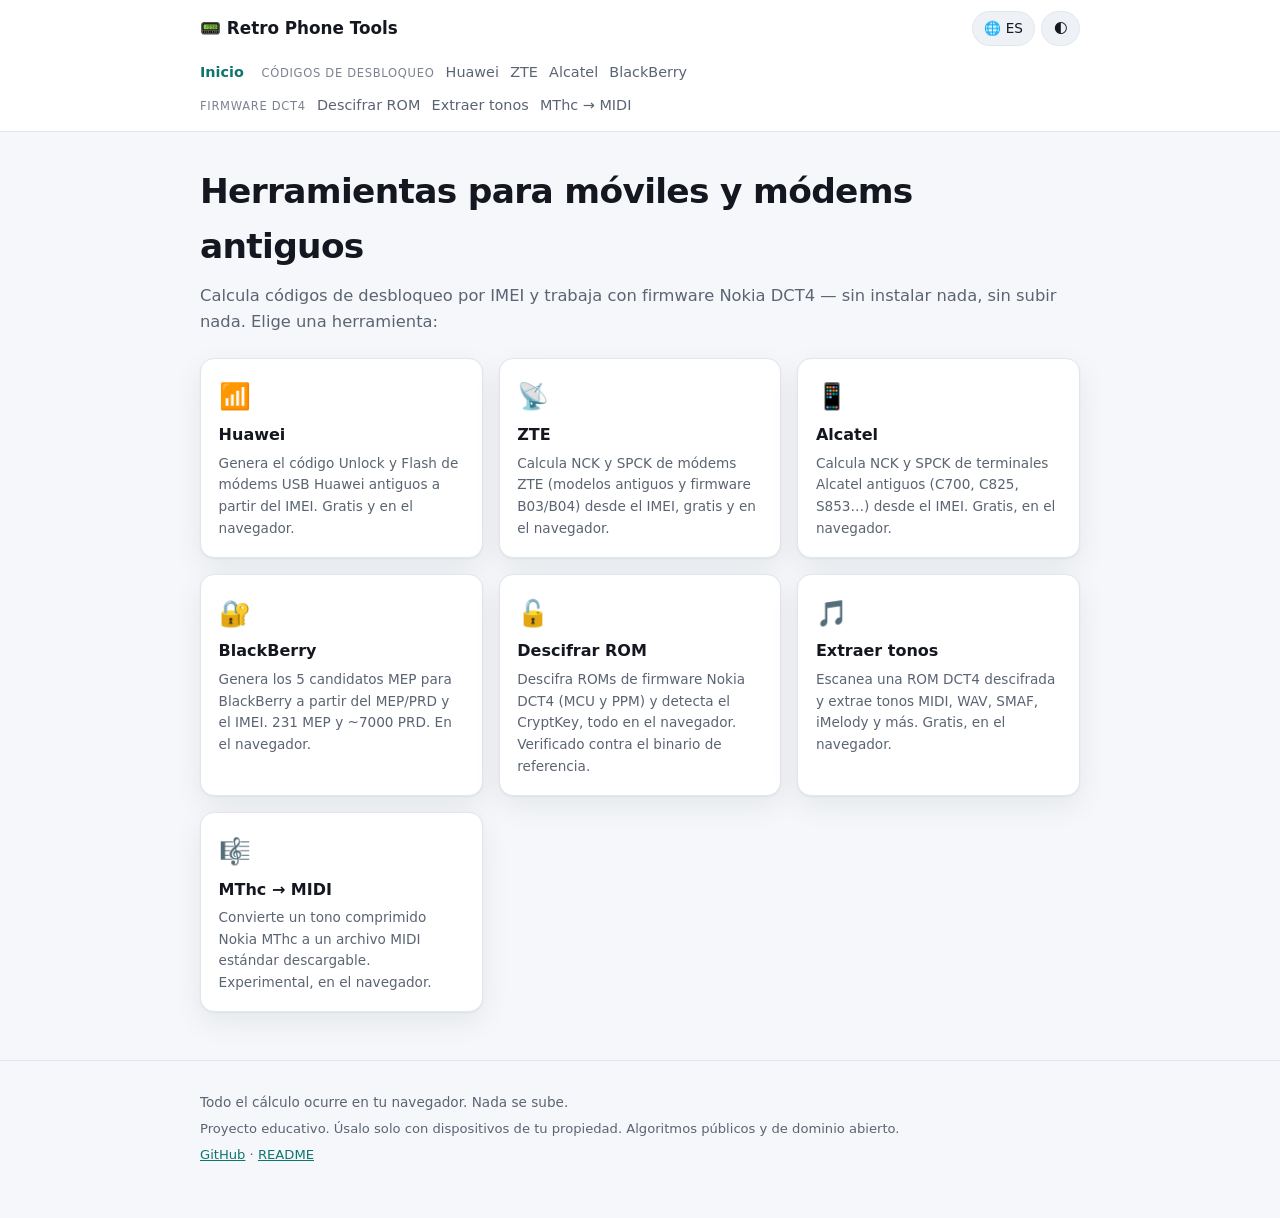
==== index.html @ 7a3f13db "Retro Phone Tools: combined multi-tool site (unlock calculators + DCT4 firmware) - Multi-page static" ====
<!doctype html>
<html lang="es" data-slug="home" data-title-key="p.home.title" data-desc-key="p.home.desc">
<head>
<meta charset="utf-8" />
<meta name="viewport" content="width=device-width, initial-scale=1" />
<title>Retro Phone Tools — desbloqueo y firmware de móviles antiguos · Retro Phone Tools</title>
<meta name="description" content="Calculadoras de código de desbloqueo (Huawei, ZTE, Alcatel, BlackBerry) y herramientas de firmware Nokia DCT4, gratis y 100% en el navegador." />
<meta name="keywords" content="unlock code, código de desbloqueo, Huawei, ZTE, Alcatel, BlackBerry, Nokia DCT4, IMEI, firmware, NCK, MEP" />
<link rel="canonical" href="https://robyrew.github.io/retro-phone-tools/" />
<meta name="color-scheme" content="light dark" />
<meta name="theme-color" content="#0f766e" />
<meta name="robots" content="index, follow, max-image-preview:large" />
<meta property="og:type" content="website" />
<meta property="og:site_name" content="Retro Phone Tools" />
<meta property="og:title" content="Retro Phone Tools — desbloqueo y firmware de móviles antiguos" />
<meta property="og:description" content="Calculadoras de código de desbloqueo (Huawei, ZTE, Alcatel, BlackBerry) y herramientas de firmware Nokia DCT4, gratis y 100% en el navegador." />
<meta property="og:url" content="https://robyrew.github.io/retro-phone-tools/" />
<meta property="og:image" content="https://robyrew.github.io/retro-phone-tools/assets/og.svg" />
<meta property="og:locale" content="es_ES" />
<meta property="og:locale:alternate" content="en_US" />
<meta name="twitter:card" content="summary_large_image" />
<meta name="twitter:title" content="Retro Phone Tools — desbloqueo y firmware de móviles antiguos" />
<meta name="twitter:description" content="Calculadoras de código de desbloqueo (Huawei, ZTE, Alcatel, BlackBerry) y herramientas de firmware Nokia DCT4, gratis y 100% en el navegador." />
<meta name="twitter:image" content="https://robyrew.github.io/retro-phone-tools/assets/og.svg" />
<link rel="icon" href="assets/favicon.svg" type="image/svg+xml" />
<link rel="stylesheet" href="css/style.css" />
<script>(function(){try{var t=localStorage.getItem('rpt-theme');if(!t)t=matchMedia('(prefers-color-scheme: dark)').matches?'dark':'light';document.documentElement.dataset.theme=t;var l=localStorage.getItem('rpt-lang');if(l)document.documentElement.lang=l;}catch(e){}})();</script>
<script type="application/ld+json">{"@context":"https://schema.org","@type":"WebSite","name":"Retro Phone Tools","url":"https://robyrew.github.io/retro-phone-tools","inLanguage":["es","en"],"description":"Calculadoras de código de desbloqueo (Huawei, ZTE, Alcatel, BlackBerry) y herramientas de firmware Nokia DCT4, gratis y 100% en el navegador."}</script>
<script type="application/ld+json">{"@context":"https://schema.org","@type":"ItemList","itemListElement":[{"@type":"ListItem","position":1,"name":"Calculadora de código de desbloqueo Huawei (módems USB)","url":"https://robyrew.github.io/retro-phone-tools/unlock/huawei/"},{"@type":"ListItem","position":2,"name":"Calculadora de código de desbloqueo ZTE (NCK / SPCK)","url":"https://robyrew.github.io/retro-phone-tools/unlock/zte/"},{"@type":"ListItem","position":3,"name":"Calculadora de código de desbloqueo Alcatel (NCK / SPCK)","url":"https://robyrew.github.io/retro-phone-tools/unlock/alcatel/"},{"@type":"ListItem","position":4,"name":"Calculadora de código de desbloqueo BlackBerry (MEP / PRD)","url":"https://robyrew.github.io/retro-phone-tools/unlock/blackberry/"},{"@type":"ListItem","position":5,"name":"Descifrar firmware Nokia DCT4 (MCU/PPM) online","url":"https://robyrew.github.io/retro-phone-tools/firmware/decrypt/"},{"@type":"ListItem","position":6,"name":"Extraer tonos y recursos de firmware Nokia DCT4","url":"https://robyrew.github.io/retro-phone-tools/firmware/extract/"},{"@type":"ListItem","position":7,"name":"Convertir tono Nokia MThc a MIDI estándar","url":"https://robyrew.github.io/retro-phone-tools/firmware/mthc/"}]}</script>
</head>
<body>
<a class="skip" href="#main">Saltar al contenido</a>
<header class="topbar">
  <div class="wrap bar">
    <a class="brand" href=""><span aria-hidden="true">📟</span> Retro Phone Tools</a>
    <div class="controls">
      <button id="lang-btn" class="chip" aria-label="Language">🌐 <span id="lang-cur">ES</span></button>
      <button id="theme-btn" class="chip" aria-label="Theme">🌓</button>
    </div>
  </div>
  <div class="wrap"><nav class="mainnav" aria-label="tools"><a href="" aria-current="page" class="active" data-i18n="nav.home">Inicio</a><div class="nav-group"><span class="nav-h" data-i18n="nav.unlock">Códigos de desbloqueo</span><a href="unlock/huawei/"  data-i18n="p.hw.nav">Huawei</a><a href="unlock/zte/"  data-i18n="p.zte.nav">ZTE</a><a href="unlock/alcatel/"  data-i18n="p.alc.nav">Alcatel</a><a href="unlock/blackberry/"  data-i18n="p.bb.nav">BlackBerry</a></div><div class="nav-group"><span class="nav-h" data-i18n="nav.firmware">Firmware DCT4</span><a href="firmware/decrypt/"  data-i18n="p.dec.nav">Descifrar ROM</a><a href="firmware/extract/"  data-i18n="p.ext.nav">Extraer tonos</a><a href="firmware/mthc/"  data-i18n="p.mthc.nav">MThc → MIDI</a></div></nav></div>
</header>
<main id="main" class="wrap">
<h1 data-i18n="p.home.h1">Herramientas para móviles y módems antiguos</h1><p class="lede" data-i18n="p.home.intro">Calcula códigos de desbloqueo por IMEI y trabaja con firmware Nokia DCT4 — sin instalar nada, sin subir nada. Elige una herramienta:</p><div class="tool-grid"><a class="tool-card" href="unlock/huawei/"><span class="ico" aria-hidden="true">📶</span><span class="tc-title" data-i18n="p.hw.nav">Huawei</span><span class="tc-desc" data-i18n="p.hw.desc">Genera el código Unlock y Flash de módems USB Huawei antiguos a partir del IMEI. Gratis y en el navegador.</span></a><a class="tool-card" href="unlock/zte/"><span class="ico" aria-hidden="true">📡</span><span class="tc-title" data-i18n="p.zte.nav">ZTE</span><span class="tc-desc" data-i18n="p.zte.desc">Calcula NCK y SPCK de módems ZTE (modelos antiguos y firmware B03/B04) desde el IMEI, gratis y en el navegador.</span></a><a class="tool-card" href="unlock/alcatel/"><span class="ico" aria-hidden="true">📱</span><span class="tc-title" data-i18n="p.alc.nav">Alcatel</span><span class="tc-desc" data-i18n="p.alc.desc">Calcula NCK y SPCK de terminales Alcatel antiguos (C700, C825, S853…) desde el IMEI. Gratis, en el navegador.</span></a><a class="tool-card" href="unlock/blackberry/"><span class="ico" aria-hidden="true">🔐</span><span class="tc-title" data-i18n="p.bb.nav">BlackBerry</span><span class="tc-desc" data-i18n="p.bb.desc">Genera los 5 candidatos MEP para BlackBerry a partir del MEP/PRD y el IMEI. 231 MEP y ~7000 PRD. En el navegador.</span></a><a class="tool-card" href="firmware/decrypt/"><span class="ico" aria-hidden="true">🔓</span><span class="tc-title" data-i18n="p.dec.nav">Descifrar ROM</span><span class="tc-desc" data-i18n="p.dec.desc">Descifra ROMs de firmware Nokia DCT4 (MCU y PPM) y detecta el CryptKey, todo en el navegador. Verificado contra el binario de referencia.</span></a><a class="tool-card" href="firmware/extract/"><span class="ico" aria-hidden="true">🎵</span><span class="tc-title" data-i18n="p.ext.nav">Extraer tonos</span><span class="tc-desc" data-i18n="p.ext.desc">Escanea una ROM DCT4 descifrada y extrae tonos MIDI, WAV, SMAF, iMelody y más. Gratis, en el navegador.</span></a><a class="tool-card" href="firmware/mthc/"><span class="ico" aria-hidden="true">🎼</span><span class="tc-title" data-i18n="p.mthc.nav">MThc → MIDI</span><span class="tc-desc" data-i18n="p.mthc.desc">Convierte un tono comprimido Nokia MThc a un archivo MIDI estándar descargable. Experimental, en el navegador.</span></a></div>
</main>
<footer class="site-footer"><div class="wrap">
  <p data-i18n="ui.privacy">Todo el cálculo ocurre en tu navegador. Nada se sube.</p>
  <p class="small" data-i18n="foot.disclaimer">Proyecto educativo. Úsalo solo con dispositivos de tu propiedad. Algoritmos públicos y de dominio abierto.</p>
  <p class="small"><a href="https://github.com/RobyRew/retro-phone-tools" rel="noopener">GitHub</a> · <a href="README.md">README</a></p>
</div></footer>
<script type="module" src="js/shell.js"></script>

</body>
</html>
---- css/style.css ----
:root {
  --bg: #f5f7fa; --surface: #ffffff; --surface-2: #eef1f6; --text: #14171f;
  --muted: #5b6472; --border: #e1e6ee; --accent: #0f766e; --accent-ink: #fff;
  --ok: #17915a; --err: #d1454b; --warn: #b7791f;
  --code-bg: #0f1222; --code-ink: #7ef0c0;
  --radius: 14px; --shadow: 0 1px 2px rgba(16,24,40,.05), 0 10px 30px rgba(16,24,40,.07);
  --font: system-ui, -apple-system, "Segoe UI", Roboto, Helvetica, Arial, sans-serif;
  --mono: ui-monospace, "SF Mono", "JetBrains Mono", Menlo, Consolas, monospace;
}
:root[data-theme="dark"] {
  --bg: #0b0d13; --surface: #12151d; --surface-2: #1a1e28; --text: #e8eaf0;
  --muted: #97a1b1; --border: #242a37; --accent: #2dd4bf; --accent-ink: #06120f;
  --ok: #4ade80; --err: #f87171; --warn: #f2c14e; --shadow: 0 1px 2px rgba(0,0,0,.3), 0 10px 30px rgba(0,0,0,.35);
}
* { box-sizing: border-box; }
[hidden] { display: none !important; }
html { scroll-behavior: smooth; }
body { margin: 0; font-family: var(--font); background: var(--bg); color: var(--text); line-height: 1.6; -webkit-font-smoothing: antialiased; }
.wrap { width: min(880px, 92vw); margin-inline: auto; }
a { color: var(--accent); }
h1 { font-size: clamp(1.5rem, 4vw, 2.15rem); letter-spacing: -.02em; margin: .2rem 0 .6rem; }
h2 { font-size: 1.15rem; margin: 0 0 .5rem; }
.lede { color: var(--muted); font-size: 1.02rem; margin: 0 0 1.4rem; }
.small { font-size: .82rem; }
.skip { position: absolute; left: -999px; }
.skip:focus { left: 1rem; top: .5rem; background: var(--accent); color: var(--accent-ink); padding: .5rem .8rem; border-radius: 8px; z-index: 10; }

/* header */
.topbar { background: color-mix(in srgb, var(--surface) 92%, transparent); border-bottom: 1px solid var(--border); position: sticky; top: 0; z-index: 5; backdrop-filter: saturate(160%) blur(8px); }
.bar { display: flex; align-items: center; justify-content: space-between; padding: .7rem 0; }
.brand { font-weight: 700; text-decoration: none; color: var(--text); font-size: 1.05rem; }
.controls { display: flex; gap: .4rem; }
.chip { font: inherit; cursor: pointer; background: var(--surface-2); border: 1px solid var(--border); color: var(--text); border-radius: 999px; padding: .35rem .7rem; font-size: .85rem; }
.chip:hover { border-color: var(--accent); }
.mainnav { display: flex; flex-wrap: wrap; gap: .3rem 1.1rem; padding: .1rem 0 .7rem; align-items: baseline; }
.mainnav > a, .nav-group a { text-decoration: none; color: var(--muted); font-size: .9rem; padding: .15rem 0; }
.mainnav > a:hover, .nav-group a:hover { color: var(--text); }
.mainnav a.active { color: var(--accent); font-weight: 600; }
.nav-group { display: inline-flex; flex-wrap: wrap; gap: .1rem .7rem; align-items: baseline; }
.nav-h { font-size: .72rem; text-transform: uppercase; letter-spacing: .06em; color: var(--muted); opacity: .8; }

main { padding: 1.8rem 0 3rem; }
.crumbs { font-size: .82rem; color: var(--muted); margin-bottom: .6rem; }
.crumbs a { color: var(--muted); }

/* home grid */
.tool-grid { display: grid; grid-template-columns: repeat(auto-fill, minmax(230px, 1fr)); gap: 1rem; }
.tool-card { display: flex; flex-direction: column; gap: .3rem; text-decoration: none; color: inherit; background: var(--surface); border: 1px solid var(--border); border-radius: var(--radius); padding: 1.1rem; box-shadow: var(--shadow); transition: transform .12s, border-color .12s; }
.tool-card:hover { transform: translateY(-2px); border-color: var(--accent); }
.tool-card .ico { font-size: 1.6rem; }
.tc-title { font-weight: 700; }
.tc-desc { font-size: .85rem; color: var(--muted); }

/* tool panel */
.panel { background: var(--surface); border: 1px solid var(--border); border-radius: var(--radius); padding: 1.3rem; box-shadow: var(--shadow); display: flex; flex-direction: column; gap: 1rem; align-items: flex-start; }
.field { display: flex; flex-direction: column; gap: .35rem; width: 100%; max-width: 360px; }
.field label { font-size: .8rem; font-weight: 600; color: var(--muted); }
.imei-row { display: flex; gap: .5rem; }
input, select { font: inherit; color: var(--text); background: var(--surface-2); border: 1px solid var(--border); border-radius: 10px; padding: .6rem .75rem; width: 100%; }
input:focus, select:focus { outline: none; border-color: var(--accent); box-shadow: 0 0 0 3px color-mix(in srgb, var(--accent) 25%, transparent); }
#imei { font-family: var(--mono); letter-spacing: .08em; }
input.key { font-family: var(--mono); max-width: 6rem; text-transform: uppercase; }
.status { font-size: .82rem; color: var(--muted); min-height: 1.1em; margin: .1rem 0 0; }
.status.ok { color: var(--ok); } .status.err { color: var(--err); }
.row { display: flex; flex-wrap: wrap; gap: .8rem 1.2rem; align-items: center; }
.inline { display: inline-flex; align-items: center; gap: .4rem; color: var(--muted); font-size: .9rem; }
button { font: inherit; cursor: pointer; border-radius: 10px; border: 1px solid transparent; }
button.ghost { background: transparent; border-color: var(--border); color: var(--text); padding: .6rem .9rem; }
button.ghost:hover { background: var(--surface-2); }
button.calc { background: var(--accent); color: var(--accent-ink); padding: .65rem 1.4rem; font-weight: 600; }
button.calc:hover:not(:disabled) { filter: brightness(1.08); }
button.calc:disabled { opacity: .5; cursor: not-allowed; }
.filepick { display: inline-flex; align-items: center; gap: .6rem; }

.results { width: 100%; display: grid; gap: .6rem; }
.result-card { display: flex; align-items: center; justify-content: space-between; gap: 1rem; background: var(--surface-2); border: 1px solid var(--border); border-radius: 10px; padding: .7rem .9rem; }
.result-card .label { font-size: .78rem; color: var(--muted); font-weight: 600; }
.result-card .value { font-family: var(--mono); font-size: 1.15rem; letter-spacing: .05em; word-break: break-all; }
.copy { background: var(--code-bg); color: var(--code-ink); border: none; padding: .45rem .7rem; font-size: .8rem; font-family: var(--mono); flex-shrink: 0; }
.summary { background: var(--surface-2); border: 1px solid var(--border); border-radius: 10px; padding: .8rem .9rem; font-size: .92rem; }
.summary b { font-family: var(--mono); }
.asset { display: flex; align-items: center; justify-content: space-between; gap: 1rem; background: var(--surface-2); border: 1px solid var(--border); border-radius: 10px; padding: .6rem .8rem; }
.asset .name { font-family: var(--mono); font-size: .95rem; word-break: break-all; }
.asset .sub { font-size: .78rem; color: var(--muted); }
.dl { background: var(--accent); color: var(--accent-ink); border: none; border-radius: 8px; padding: .45rem .8rem; font-size: .85rem; font-weight: 600; text-decoration: none; display: inline-block; }
.dl.ghost-dl { background: transparent; color: var(--text); border: 1px solid var(--border); }
.err-box { background: color-mix(in srgb, var(--warn) 16%, var(--surface)); border: 1px solid color-mix(in srgb, var(--warn) 45%, transparent); border-radius: 10px; padding: .7rem .9rem; font-size: .9rem; }

.howto { margin-top: 1.6rem; color: var(--muted); font-size: .92rem; }
.howto h2 { color: var(--text); }
.related { margin-top: 1.6rem; border-top: 1px solid var(--border); padding-top: 1rem; }
.rel-links { display: flex; flex-wrap: wrap; gap: .5rem; }
.rel-links a { text-decoration: none; background: var(--surface-2); border: 1px solid var(--border); border-radius: 999px; padding: .35rem .8rem; font-size: .85rem; color: var(--text); }
.rel-links a:hover { border-color: var(--accent); }

.site-footer { border-top: 1px solid var(--border); padding: 1.6rem 0 3rem; color: var(--muted); font-size: .85rem; }
.site-footer p { margin: .3rem 0; }
@media (max-width: 480px) { .result-card, .asset { flex-wrap: wrap; } .field { max-width: none; } }
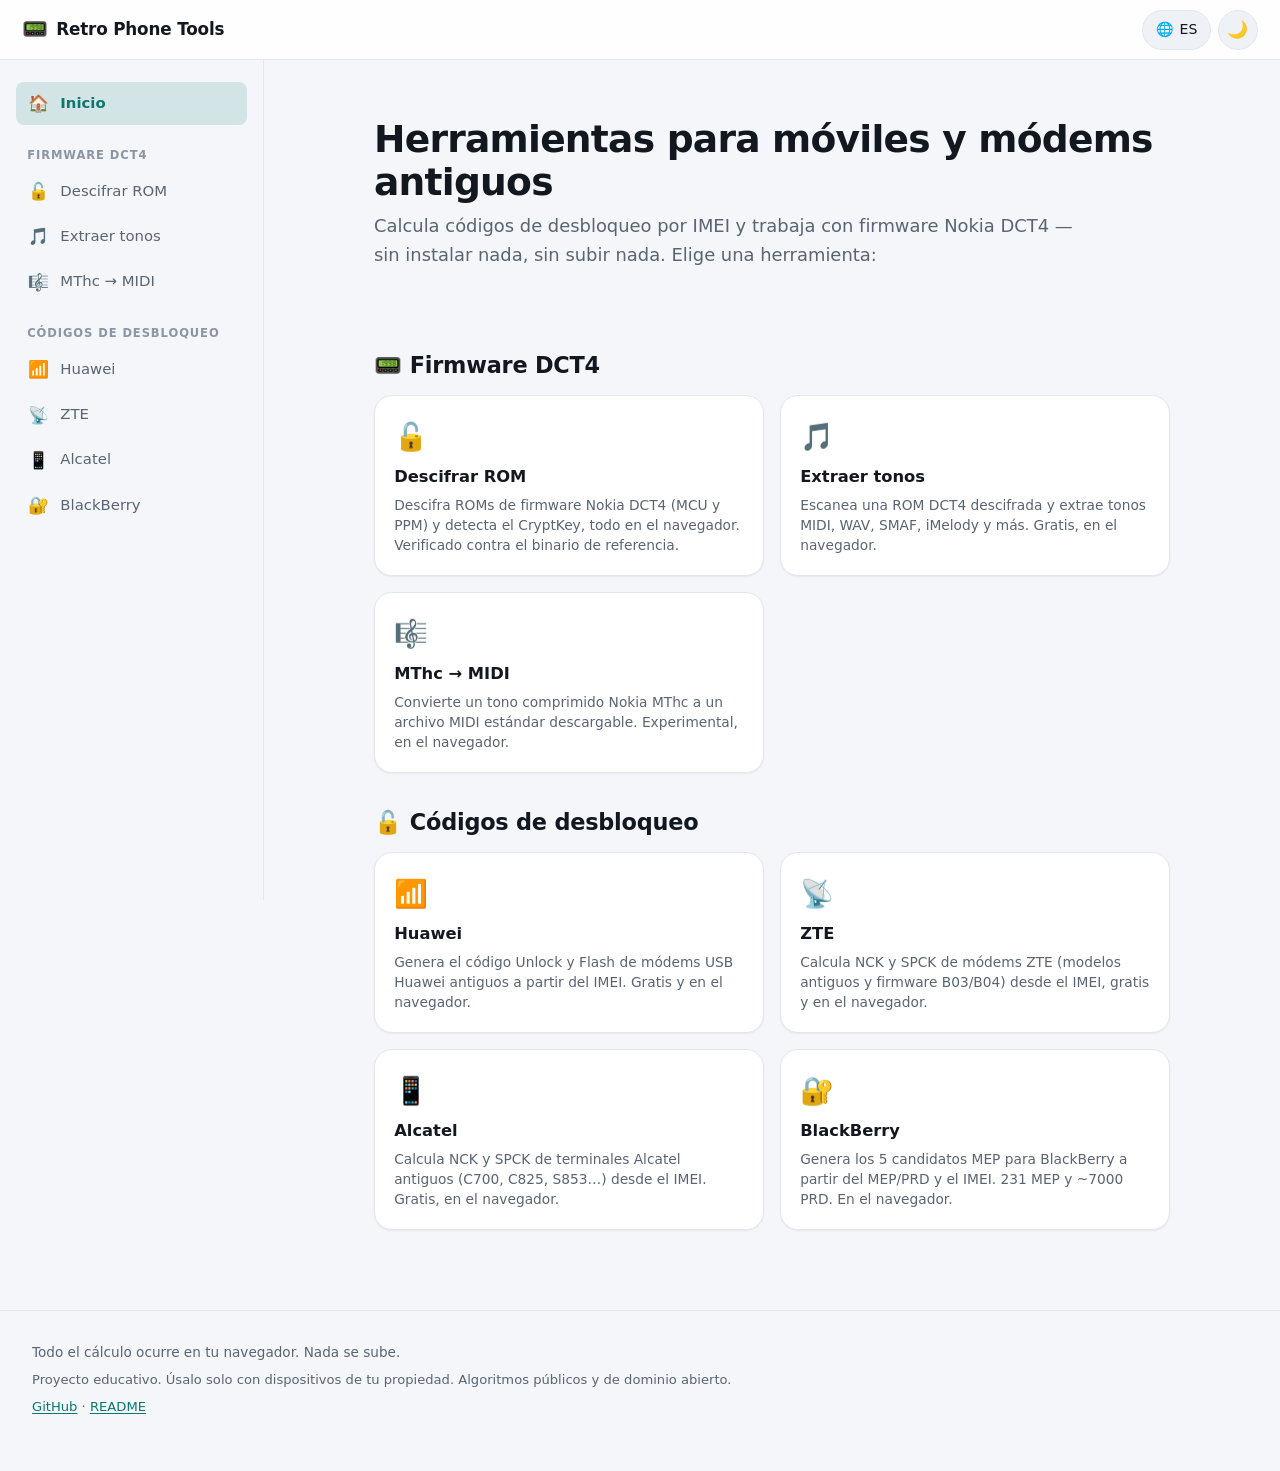
==== commit a31646a6: "Responsive UI/UX redesign: app-shell with sidebar + mobile drawer - Sticky app bar; left sidebar rai" ====
--- a/index.html
+++ b/index.html
@@ -30,20 +30,22 @@
 </head>
 <body>
 <a class="skip" href="#main">Saltar al contenido</a>
-<header class="topbar">
-  <div class="wrap bar">
-    <a class="brand" href=""><span aria-hidden="true">📟</span> Retro Phone Tools</a>
-    <div class="controls">
-      <button id="lang-btn" class="chip" aria-label="Language">🌐 <span id="lang-cur">ES</span></button>
-      <button id="theme-btn" class="chip" aria-label="Theme">🌓</button>
-    </div>
+<header class="appbar">
+  <button class="menu-toggle" id="menu-toggle" aria-label="Menu" aria-expanded="false" aria-controls="sidebar"><span></span><span></span><span></span></button>
+  <a class="brand" href=""><span class="logo" aria-hidden="true">📟</span> <span class="brand-t">Retro Phone Tools</span></a>
+  <div class="controls">
+    <button id="lang-btn" class="chip" aria-label="Language">🌐 <span id="lang-cur">ES</span></button>
+    <button id="theme-btn" class="chip icon-btn" aria-label="Theme"></button>
   </div>
-  <div class="wrap"><nav class="mainnav" aria-label="tools"><a href="" aria-current="page" class="active" data-i18n="nav.home">Inicio</a><div class="nav-group"><span class="nav-h" data-i18n="nav.unlock">Códigos de desbloqueo</span><a href="unlock/huawei/"  data-i18n="p.hw.nav">Huawei</a><a href="unlock/zte/"  data-i18n="p.zte.nav">ZTE</a><a href="unlock/alcatel/"  data-i18n="p.alc.nav">Alcatel</a><a href="unlock/blackberry/"  data-i18n="p.bb.nav">BlackBerry</a></div><div class="nav-group"><span class="nav-h" data-i18n="nav.firmware">Firmware DCT4</span><a href="firmware/decrypt/"  data-i18n="p.dec.nav">Descifrar ROM</a><a href="firmware/extract/"  data-i18n="p.ext.nav">Extraer tonos</a><a href="firmware/mthc/"  data-i18n="p.mthc.nav">MThc → MIDI</a></div></nav></div>
 </header>
-<main id="main" class="wrap">
-<h1 data-i18n="p.home.h1">Herramientas para móviles y módems antiguos</h1><p class="lede" data-i18n="p.home.intro">Calcula códigos de desbloqueo por IMEI y trabaja con firmware Nokia DCT4 — sin instalar nada, sin subir nada. Elige una herramienta:</p><div class="tool-grid"><a class="tool-card" href="unlock/huawei/"><span class="ico" aria-hidden="true">📶</span><span class="tc-title" data-i18n="p.hw.nav">Huawei</span><span class="tc-desc" data-i18n="p.hw.desc">Genera el código Unlock y Flash de módems USB Huawei antiguos a partir del IMEI. Gratis y en el navegador.</span></a><a class="tool-card" href="unlock/zte/"><span class="ico" aria-hidden="true">📡</span><span class="tc-title" data-i18n="p.zte.nav">ZTE</span><span class="tc-desc" data-i18n="p.zte.desc">Calcula NCK y SPCK de módems ZTE (modelos antiguos y firmware B03/B04) desde el IMEI, gratis y en el navegador.</span></a><a class="tool-card" href="unlock/alcatel/"><span class="ico" aria-hidden="true">📱</span><span class="tc-title" data-i18n="p.alc.nav">Alcatel</span><span class="tc-desc" data-i18n="p.alc.desc">Calcula NCK y SPCK de terminales Alcatel antiguos (C700, C825, S853…) desde el IMEI. Gratis, en el navegador.</span></a><a class="tool-card" href="unlock/blackberry/"><span class="ico" aria-hidden="true">🔐</span><span class="tc-title" data-i18n="p.bb.nav">BlackBerry</span><span class="tc-desc" data-i18n="p.bb.desc">Genera los 5 candidatos MEP para BlackBerry a partir del MEP/PRD y el IMEI. 231 MEP y ~7000 PRD. En el navegador.</span></a><a class="tool-card" href="firmware/decrypt/"><span class="ico" aria-hidden="true">🔓</span><span class="tc-title" data-i18n="p.dec.nav">Descifrar ROM</span><span class="tc-desc" data-i18n="p.dec.desc">Descifra ROMs de firmware Nokia DCT4 (MCU y PPM) y detecta el CryptKey, todo en el navegador. Verificado contra el binario de referencia.</span></a><a class="tool-card" href="firmware/extract/"><span class="ico" aria-hidden="true">🎵</span><span class="tc-title" data-i18n="p.ext.nav">Extraer tonos</span><span class="tc-desc" data-i18n="p.ext.desc">Escanea una ROM DCT4 descifrada y extrae tonos MIDI, WAV, SMAF, iMelody y más. Gratis, en el navegador.</span></a><a class="tool-card" href="firmware/mthc/"><span class="ico" aria-hidden="true">🎼</span><span class="tc-title" data-i18n="p.mthc.nav">MThc → MIDI</span><span class="tc-desc" data-i18n="p.mthc.desc">Convierte un tono comprimido Nokia MThc a un archivo MIDI estándar descargable. Experimental, en el navegador.</span></a></div>
-</main>
-<footer class="site-footer"><div class="wrap">
+<div class="backdrop" id="backdrop" hidden></div>
+<div class="layout">
+  <aside class="sidebar" id="sidebar"><nav class="sidebar-nav" aria-label="tools"><a href="" aria-current="page" class="active"><span class="ni" aria-hidden="true">🏠</span><span data-i18n="nav.home">Inicio</span></a><div class="nav-group"><span class="nav-h" data-i18n="nav.firmware">Firmware DCT4</span><a href="firmware/decrypt/"><span class="ni" aria-hidden="true">🔓</span><span data-i18n="p.dec.nav">Descifrar ROM</span></a><a href="firmware/extract/"><span class="ni" aria-hidden="true">🎵</span><span data-i18n="p.ext.nav">Extraer tonos</span></a><a href="firmware/mthc/"><span class="ni" aria-hidden="true">🎼</span><span data-i18n="p.mthc.nav">MThc → MIDI</span></a></div><div class="nav-group"><span class="nav-h" data-i18n="nav.unlock">Códigos de desbloqueo</span><a href="unlock/huawei/"><span class="ni" aria-hidden="true">📶</span><span data-i18n="p.hw.nav">Huawei</span></a><a href="unlock/zte/"><span class="ni" aria-hidden="true">📡</span><span data-i18n="p.zte.nav">ZTE</span></a><a href="unlock/alcatel/"><span class="ni" aria-hidden="true">📱</span><span data-i18n="p.alc.nav">Alcatel</span></a><a href="unlock/blackberry/"><span class="ni" aria-hidden="true">🔐</span><span data-i18n="p.bb.nav">BlackBerry</span></a></div></nav></aside>
+  <main id="main" class="content">
+<section class="hero"><h1 data-i18n="p.home.h1">Herramientas para móviles y módems antiguos</h1><p class="lede" data-i18n="p.home.intro">Calcula códigos de desbloqueo por IMEI y trabaja con firmware Nokia DCT4 — sin instalar nada, sin subir nada. Elige una herramienta:</p></section><section class="home-group"><h2><span aria-hidden="true">📟</span> <span data-i18n="nav.firmware">Firmware DCT4</span></h2><div class="tool-grid"><a class="tool-card" href="firmware/decrypt/"><span class="ico" aria-hidden="true">🔓</span><span class="tc-title" data-i18n="p.dec.nav">Descifrar ROM</span><span class="tc-desc" data-i18n="p.dec.desc">Descifra ROMs de firmware Nokia DCT4 (MCU y PPM) y detecta el CryptKey, todo en el navegador. Verificado contra el binario de referencia.</span></a><a class="tool-card" href="firmware/extract/"><span class="ico" aria-hidden="true">🎵</span><span class="tc-title" data-i18n="p.ext.nav">Extraer tonos</span><span class="tc-desc" data-i18n="p.ext.desc">Escanea una ROM DCT4 descifrada y extrae tonos MIDI, WAV, SMAF, iMelody y más. Gratis, en el navegador.</span></a><a class="tool-card" href="firmware/mthc/"><span class="ico" aria-hidden="true">🎼</span><span class="tc-title" data-i18n="p.mthc.nav">MThc → MIDI</span><span class="tc-desc" data-i18n="p.mthc.desc">Convierte un tono comprimido Nokia MThc a un archivo MIDI estándar descargable. Experimental, en el navegador.</span></a></div></section><section class="home-group"><h2><span aria-hidden="true">🔓</span> <span data-i18n="nav.unlock">Códigos de desbloqueo</span></h2><div class="tool-grid"><a class="tool-card" href="unlock/huawei/"><span class="ico" aria-hidden="true">📶</span><span class="tc-title" data-i18n="p.hw.nav">Huawei</span><span class="tc-desc" data-i18n="p.hw.desc">Genera el código Unlock y Flash de módems USB Huawei antiguos a partir del IMEI. Gratis y en el navegador.</span></a><a class="tool-card" href="unlock/zte/"><span class="ico" aria-hidden="true">📡</span><span class="tc-title" data-i18n="p.zte.nav">ZTE</span><span class="tc-desc" data-i18n="p.zte.desc">Calcula NCK y SPCK de módems ZTE (modelos antiguos y firmware B03/B04) desde el IMEI, gratis y en el navegador.</span></a><a class="tool-card" href="unlock/alcatel/"><span class="ico" aria-hidden="true">📱</span><span class="tc-title" data-i18n="p.alc.nav">Alcatel</span><span class="tc-desc" data-i18n="p.alc.desc">Calcula NCK y SPCK de terminales Alcatel antiguos (C700, C825, S853…) desde el IMEI. Gratis, en el navegador.</span></a><a class="tool-card" href="unlock/blackberry/"><span class="ico" aria-hidden="true">🔐</span><span class="tc-title" data-i18n="p.bb.nav">BlackBerry</span><span class="tc-desc" data-i18n="p.bb.desc">Genera los 5 candidatos MEP para BlackBerry a partir del MEP/PRD y el IMEI. 231 MEP y ~7000 PRD. En el navegador.</span></a></div></section>
+  </main>
+</div>
+<footer class="site-footer"><div class="footer-inner">
   <p data-i18n="ui.privacy">Todo el cálculo ocurre en tu navegador. Nada se sube.</p>
   <p class="small" data-i18n="foot.disclaimer">Proyecto educativo. Úsalo solo con dispositivos de tu propiedad. Algoritmos públicos y de dominio abierto.</p>
   <p class="small"><a href="https://github.com/RobyRew/retro-phone-tools" rel="noopener">GitHub</a> · <a href="README.md">README</a></p>
--- a/css/style.css
+++ b/css/style.css
@@ -1,98 +1,195 @@
+/* ===== Retro Phone Tools — design system ===== */
 :root {
-  --bg: #f5f7fa; --surface: #ffffff; --surface-2: #eef1f6; --text: #14171f;
-  --muted: #5b6472; --border: #e1e6ee; --accent: #0f766e; --accent-ink: #fff;
+  --bg: #f4f6fa; --surface: #ffffff; --surface-2: #eef1f6; --surface-3: #e6eaf1;
+  --text: #131720; --muted: #5a6472; --faint: #8b95a5; --border: #e2e6ee;
+  --accent: #0d766e; --accent-2: #0a9d8f; --accent-ink: #ffffff;
   --ok: #17915a; --err: #d1454b; --warn: #b7791f;
   --code-bg: #0f1222; --code-ink: #7ef0c0;
-  --radius: 14px; --shadow: 0 1px 2px rgba(16,24,40,.05), 0 10px 30px rgba(16,24,40,.07);
+  --r-sm: 8px; --r: 12px; --r-lg: 18px;
+  --shadow-sm: 0 1px 2px rgba(16,24,40,.06);
+  --shadow: 0 4px 14px rgba(16,24,40,.08), 0 1px 3px rgba(16,24,40,.05);
+  --shadow-lg: 0 12px 34px rgba(16,24,40,.14);
+  --appbar-h: 60px; --sidebar-w: 264px; --content-max: 860px; --layout-max: 1280px;
   --font: system-ui, -apple-system, "Segoe UI", Roboto, Helvetica, Arial, sans-serif;
   --mono: ui-monospace, "SF Mono", "JetBrains Mono", Menlo, Consolas, monospace;
 }
 :root[data-theme="dark"] {
-  --bg: #0b0d13; --surface: #12151d; --surface-2: #1a1e28; --text: #e8eaf0;
-  --muted: #97a1b1; --border: #242a37; --accent: #2dd4bf; --accent-ink: #06120f;
-  --ok: #4ade80; --err: #f87171; --warn: #f2c14e; --shadow: 0 1px 2px rgba(0,0,0,.3), 0 10px 30px rgba(0,0,0,.35);
+  --bg: #0a0c12; --surface: #12151d; --surface-2: #191d27; --surface-3: #212633;
+  --text: #e8eaf0; --muted: #9aa3b2; --faint: #6b7484; --border: #262b38;
+  --accent: #2dd4bf; --accent-2: #34e0cb; --accent-ink: #05120f;
+  --ok: #4ade80; --err: #f87171; --warn: #f2c14e;
+  --shadow-sm: 0 1px 2px rgba(0,0,0,.4);
+  --shadow: 0 6px 20px rgba(0,0,0,.4); --shadow-lg: 0 16px 40px rgba(0,0,0,.5);
 }
 * { box-sizing: border-box; }
 [hidden] { display: none !important; }
-html { scroll-behavior: smooth; }
-body { margin: 0; font-family: var(--font); background: var(--bg); color: var(--text); line-height: 1.6; -webkit-font-smoothing: antialiased; }
-.wrap { width: min(880px, 92vw); margin-inline: auto; }
-a { color: var(--accent); }
-h1 { font-size: clamp(1.5rem, 4vw, 2.15rem); letter-spacing: -.02em; margin: .2rem 0 .6rem; }
-h2 { font-size: 1.15rem; margin: 0 0 .5rem; }
-.lede { color: var(--muted); font-size: 1.02rem; margin: 0 0 1.4rem; }
+html { scroll-behavior: smooth; -webkit-text-size-adjust: 100%; }
+body {
+  margin: 0; font-family: var(--font); background: var(--bg); color: var(--text);
+  line-height: 1.6; -webkit-font-smoothing: antialiased; overflow-x: hidden;
+}
+a { color: var(--accent); text-underline-offset: 2px; }
+h1 { font-size: clamp(1.55rem, 1.1rem + 2.2vw, 2.35rem); line-height: 1.15; letter-spacing: -.02em; margin: 0 0 .5rem; }
+h2 { font-size: clamp(1.15rem, 1rem + .6vw, 1.4rem); letter-spacing: -.01em; margin: 0 0 .7rem; }
+.lede { color: var(--muted); font-size: clamp(1rem, .95rem + .3vw, 1.12rem); margin: 0 0 1.5rem; max-width: 62ch; }
 .small { font-size: .82rem; }
-.skip { position: absolute; left: -999px; }
-.skip:focus { left: 1rem; top: .5rem; background: var(--accent); color: var(--accent-ink); padding: .5rem .8rem; border-radius: 8px; z-index: 10; }
 
-/* header */
-.topbar { background: color-mix(in srgb, var(--surface) 92%, transparent); border-bottom: 1px solid var(--border); position: sticky; top: 0; z-index: 5; backdrop-filter: saturate(160%) blur(8px); }
-.bar { display: flex; align-items: center; justify-content: space-between; padding: .7rem 0; }
-.brand { font-weight: 700; text-decoration: none; color: var(--text); font-size: 1.05rem; }
-.controls { display: flex; gap: .4rem; }
-.chip { font: inherit; cursor: pointer; background: var(--surface-2); border: 1px solid var(--border); color: var(--text); border-radius: 999px; padding: .35rem .7rem; font-size: .85rem; }
+.skip { position: absolute; left: -999px; top: 0; }
+.skip:focus { left: 12px; top: 10px; z-index: 60; background: var(--accent); color: var(--accent-ink); padding: .5rem .9rem; border-radius: var(--r-sm); }
+:focus-visible { outline: 2px solid var(--accent); outline-offset: 2px; border-radius: 4px; }
+
+/* ===== app bar ===== */
+.appbar {
+  position: sticky; top: 0; z-index: 40; height: var(--appbar-h);
+  display: flex; align-items: center; gap: .6rem;
+  padding: 0 clamp(.8rem, 2vw, 1.4rem);
+  background: color-mix(in srgb, var(--surface) 88%, transparent);
+  backdrop-filter: saturate(180%) blur(10px); -webkit-backdrop-filter: saturate(180%) blur(10px);
+  border-bottom: 1px solid var(--border);
+}
+.brand { display: inline-flex; align-items: center; gap: .5rem; font-weight: 800; letter-spacing: -.01em; color: var(--text); text-decoration: none; font-size: 1.05rem; }
+.brand .logo { font-size: 1.3rem; line-height: 1; }
+.appbar .controls { margin-left: auto; display: flex; gap: .4rem; }
+.chip {
+  font: inherit; cursor: pointer; display: inline-flex; align-items: center; gap: .35rem;
+  min-height: 40px; padding: 0 .8rem; border-radius: 999px;
+  background: var(--surface-2); border: 1px solid var(--border); color: var(--text); font-size: .88rem;
+  transition: border-color .15s, background .15s;
+}
 .chip:hover { border-color: var(--accent); }
-.mainnav { display: flex; flex-wrap: wrap; gap: .3rem 1.1rem; padding: .1rem 0 .7rem; align-items: baseline; }
-.mainnav > a, .nav-group a { text-decoration: none; color: var(--muted); font-size: .9rem; padding: .15rem 0; }
-.mainnav > a:hover, .nav-group a:hover { color: var(--text); }
-.mainnav a.active { color: var(--accent); font-weight: 600; }
-.nav-group { display: inline-flex; flex-wrap: wrap; gap: .1rem .7rem; align-items: baseline; }
-.nav-h { font-size: .72rem; text-transform: uppercase; letter-spacing: .06em; color: var(--muted); opacity: .8; }
+.icon-btn { padding: 0; width: 40px; justify-content: center; font-size: 1.05rem; }
+#theme-btn::before { content: "🌙"; }
+:root[data-theme="dark"] #theme-btn::before { content: "☀️"; }
 
-main { padding: 1.8rem 0 3rem; }
-.crumbs { font-size: .82rem; color: var(--muted); margin-bottom: .6rem; }
-.crumbs a { color: var(--muted); }
+/* hamburger */
+.menu-toggle {
+  display: none; width: 42px; height: 42px; flex-direction: column; justify-content: center;
+  gap: 5px; background: var(--surface-2); border: 1px solid var(--border); border-radius: var(--r-sm); cursor: pointer;
+}
+.menu-toggle span { display: block; height: 2px; width: 20px; margin: 0 auto; background: var(--text); border-radius: 2px; transition: transform .25s, opacity .2s; }
+body.menu-open .menu-toggle span:nth-child(1) { transform: translateY(7px) rotate(45deg); }
+body.menu-open .menu-toggle span:nth-child(2) { opacity: 0; }
+body.menu-open .menu-toggle span:nth-child(3) { transform: translateY(-7px) rotate(-45deg); }
 
-/* home grid */
-.tool-grid { display: grid; grid-template-columns: repeat(auto-fill, minmax(230px, 1fr)); gap: 1rem; }
-.tool-card { display: flex; flex-direction: column; gap: .3rem; text-decoration: none; color: inherit; background: var(--surface); border: 1px solid var(--border); border-radius: var(--radius); padding: 1.1rem; box-shadow: var(--shadow); transition: transform .12s, border-color .12s; }
-.tool-card:hover { transform: translateY(-2px); border-color: var(--accent); }
-.tool-card .ico { font-size: 1.6rem; }
-.tc-title { font-weight: 700; }
-.tc-desc { font-size: .85rem; color: var(--muted); }
+/* ===== layout ===== */
+.layout { max-width: var(--layout-max); margin-inline: auto; display: grid; grid-template-columns: var(--sidebar-w) minmax(0, 1fr); }
+.sidebar {
+  position: sticky; top: var(--appbar-h); align-self: start;
+  height: calc(100dvh - var(--appbar-h)); overflow-y: auto;
+  padding: 1.4rem 1rem; border-right: 1px solid var(--border);
+}
+.sidebar-nav { display: flex; flex-direction: column; gap: 1.3rem; }
+.sidebar-nav > a, .nav-group a {
+  display: flex; align-items: center; gap: .6rem; text-decoration: none; color: var(--muted);
+  padding: .5rem .7rem; border-radius: var(--r-sm); font-size: .93rem; font-weight: 500;
+}
+.sidebar-nav > a:hover, .nav-group a:hover { background: var(--surface-2); color: var(--text); }
+.sidebar-nav a.active { background: color-mix(in srgb, var(--accent) 14%, transparent); color: var(--accent); font-weight: 650; }
+.nav-group { display: flex; flex-direction: column; gap: .15rem; }
+.nav-h { font-size: .72rem; text-transform: uppercase; letter-spacing: .08em; color: var(--faint); padding: 0 .7rem .2rem; font-weight: 700; }
+.ni { font-size: 1.05rem; width: 1.4em; text-align: center; }
 
-/* tool panel */
-.panel { background: var(--surface); border: 1px solid var(--border); border-radius: var(--radius); padding: 1.3rem; box-shadow: var(--shadow); display: flex; flex-direction: column; gap: 1rem; align-items: flex-start; }
-.field { display: flex; flex-direction: column; gap: .35rem; width: 100%; max-width: 360px; }
-.field label { font-size: .8rem; font-weight: 600; color: var(--muted); }
-.imei-row { display: flex; gap: .5rem; }
-input, select { font: inherit; color: var(--text); background: var(--surface-2); border: 1px solid var(--border); border-radius: 10px; padding: .6rem .75rem; width: 100%; }
-input:focus, select:focus { outline: none; border-color: var(--accent); box-shadow: 0 0 0 3px color-mix(in srgb, var(--accent) 25%, transparent); }
-#imei { font-family: var(--mono); letter-spacing: .08em; }
-input.key { font-family: var(--mono); max-width: 6rem; text-transform: uppercase; }
-.status { font-size: .82rem; color: var(--muted); min-height: 1.1em; margin: .1rem 0 0; }
+.content { width: 100%; max-width: var(--content-max); margin-inline: auto; padding: clamp(1.4rem, 1rem + 2vw, 2.6rem) clamp(1rem, 3vw, 2rem) 4rem; }
+
+.backdrop { position: fixed; inset: 0; z-index: 30; background: rgba(6,9,14,.5); backdrop-filter: blur(2px); }
+
+/* ===== home ===== */
+.hero { padding: 1rem 0 1.4rem; }
+.home-group { margin-top: 2rem; }
+.home-group > h2 { display: flex; align-items: center; gap: .5rem; }
+.tool-grid { display: grid; grid-template-columns: repeat(auto-fill, minmax(clamp(220px, 42vw, 260px), 1fr)); gap: 1rem; }
+.tool-card {
+  display: flex; flex-direction: column; gap: .35rem; text-decoration: none; color: inherit;
+  background: var(--surface); border: 1px solid var(--border); border-radius: var(--r-lg);
+  padding: 1.2rem; box-shadow: var(--shadow-sm); position: relative; isolation: isolate;
+  transition: transform .16s ease, border-color .16s, box-shadow .16s;
+}
+.tool-card:hover { transform: translateY(-3px); border-color: color-mix(in srgb, var(--accent) 55%, var(--border)); box-shadow: var(--shadow); }
+.tool-card .ico { font-size: 1.7rem; }
+.tc-title { font-weight: 700; font-size: 1.02rem; }
+.tc-desc { font-size: .86rem; color: var(--muted); line-height: 1.45; }
+
+/* ===== tool page ===== */
+.crumbs { font-size: .82rem; color: var(--faint); margin-bottom: .7rem; }
+.crumbs a { color: var(--muted); text-decoration: none; }
+.crumbs a:hover { color: var(--accent); }
+.panel {
+  background: var(--surface); border: 1px solid var(--border); border-radius: var(--r-lg);
+  padding: clamp(1.1rem, 1rem + 1vw, 1.6rem); box-shadow: var(--shadow-sm);
+  display: flex; flex-direction: column; gap: 1.1rem; align-items: flex-start;
+}
+.field { display: flex; flex-direction: column; gap: .4rem; width: 100%; max-width: 380px; }
+.field label { font-size: .82rem; font-weight: 650; color: var(--muted); }
+.imei-row { display: flex; gap: .5rem; flex-wrap: wrap; }
+.imei-row input { flex: 1 1 200px; }
+input, select {
+  font: inherit; color: var(--text); background: var(--surface-2); border: 1px solid var(--border);
+  border-radius: var(--r-sm); padding: .7rem .8rem; width: 100%; min-height: 46px; transition: border-color .15s, box-shadow .15s;
+}
+input:focus, select:focus { outline: none; border-color: var(--accent); box-shadow: 0 0 0 3px color-mix(in srgb, var(--accent) 22%, transparent); }
+#imei { font-family: var(--mono); letter-spacing: .08em; font-size: 1.02rem; }
+input.key { font-family: var(--mono); max-width: 7rem; text-transform: uppercase; }
+.status { font-size: .82rem; color: var(--muted); min-height: 1.1em; margin: 0; }
 .status.ok { color: var(--ok); } .status.err { color: var(--err); }
-.row { display: flex; flex-wrap: wrap; gap: .8rem 1.2rem; align-items: center; }
-.inline { display: inline-flex; align-items: center; gap: .4rem; color: var(--muted); font-size: .9rem; }
-button { font: inherit; cursor: pointer; border-radius: 10px; border: 1px solid transparent; }
-button.ghost { background: transparent; border-color: var(--border); color: var(--text); padding: .6rem .9rem; }
+.row { display: flex; flex-wrap: wrap; gap: .8rem 1.3rem; align-items: center; }
+.inline { display: inline-flex; align-items: center; gap: .45rem; color: var(--muted); font-size: .9rem; }
+button { font: inherit; cursor: pointer; border-radius: var(--r-sm); border: 1px solid transparent; }
+button.ghost { background: transparent; border-color: var(--border); color: var(--text); min-height: 46px; padding: 0 1rem; }
 button.ghost:hover { background: var(--surface-2); }
-button.calc { background: var(--accent); color: var(--accent-ink); padding: .65rem 1.4rem; font-weight: 600; }
-button.calc:hover:not(:disabled) { filter: brightness(1.08); }
+button.calc {
+  background: linear-gradient(180deg, var(--accent-2), var(--accent)); color: var(--accent-ink);
+  min-height: 48px; padding: 0 1.6rem; font-weight: 650; font-size: 1rem; box-shadow: var(--shadow-sm);
+}
+button.calc:hover:not(:disabled) { filter: brightness(1.06); }
+button.calc:active:not(:disabled) { transform: translateY(1px); }
 button.calc:disabled { opacity: .5; cursor: not-allowed; }
-.filepick { display: inline-flex; align-items: center; gap: .6rem; }
+.filepick { display: inline-flex; align-items: center; gap: .7rem; flex-wrap: wrap; font-size: .92rem; color: var(--muted); }
+.filepick input[type=file] { max-width: 100%; }
 
-.results { width: 100%; display: grid; gap: .6rem; }
-.result-card { display: flex; align-items: center; justify-content: space-between; gap: 1rem; background: var(--surface-2); border: 1px solid var(--border); border-radius: 10px; padding: .7rem .9rem; }
-.result-card .label { font-size: .78rem; color: var(--muted); font-weight: 600; }
-.result-card .value { font-family: var(--mono); font-size: 1.15rem; letter-spacing: .05em; word-break: break-all; }
-.copy { background: var(--code-bg); color: var(--code-ink); border: none; padding: .45rem .7rem; font-size: .8rem; font-family: var(--mono); flex-shrink: 0; }
-.summary { background: var(--surface-2); border: 1px solid var(--border); border-radius: 10px; padding: .8rem .9rem; font-size: .92rem; }
+.results { width: 100%; display: grid; gap: .65rem; }
+.result-card {
+  display: flex; align-items: center; justify-content: space-between; gap: 1rem;
+  background: var(--surface-2); border: 1px solid var(--border); border-radius: var(--r); padding: .75rem .95rem;
+}
+.result-card .label { font-size: .76rem; color: var(--muted); font-weight: 650; text-transform: uppercase; letter-spacing: .03em; }
+.result-card .value { font-family: var(--mono); font-size: 1.2rem; letter-spacing: .05em; word-break: break-all; }
+.copy { background: var(--code-bg); color: var(--code-ink); border: none; padding: .5rem .8rem; font-size: .8rem; font-family: var(--mono); flex-shrink: 0; min-height: 40px; }
+.summary { background: var(--surface-2); border: 1px solid var(--border); border-radius: var(--r); padding: .85rem 1rem; font-size: .93rem; }
 .summary b { font-family: var(--mono); }
-.asset { display: flex; align-items: center; justify-content: space-between; gap: 1rem; background: var(--surface-2); border: 1px solid var(--border); border-radius: 10px; padding: .6rem .8rem; }
+.asset { display: flex; align-items: center; justify-content: space-between; gap: 1rem; background: var(--surface-2); border: 1px solid var(--border); border-radius: var(--r); padding: .65rem .85rem; }
 .asset .name { font-family: var(--mono); font-size: .95rem; word-break: break-all; }
 .asset .sub { font-size: .78rem; color: var(--muted); }
-.dl { background: var(--accent); color: var(--accent-ink); border: none; border-radius: 8px; padding: .45rem .8rem; font-size: .85rem; font-weight: 600; text-decoration: none; display: inline-block; }
+.dl { background: var(--accent); color: var(--accent-ink); border: none; border-radius: var(--r-sm); padding: .55rem .9rem; font-size: .85rem; font-weight: 650; text-decoration: none; display: inline-flex; align-items: center; min-height: 42px; }
 .dl.ghost-dl { background: transparent; color: var(--text); border: 1px solid var(--border); }
-.err-box { background: color-mix(in srgb, var(--warn) 16%, var(--surface)); border: 1px solid color-mix(in srgb, var(--warn) 45%, transparent); border-radius: 10px; padding: .7rem .9rem; font-size: .9rem; }
+.err-box { background: color-mix(in srgb, var(--warn) 15%, var(--surface)); border: 1px solid color-mix(in srgb, var(--warn) 45%, transparent); border-radius: var(--r); padding: .8rem 1rem; font-size: .9rem; }
 
-.howto { margin-top: 1.6rem; color: var(--muted); font-size: .92rem; }
+.howto { margin-top: 1.8rem; color: var(--muted); font-size: .93rem; }
 .howto h2 { color: var(--text); }
-.related { margin-top: 1.6rem; border-top: 1px solid var(--border); padding-top: 1rem; }
+.related { margin-top: 1.8rem; border-top: 1px solid var(--border); padding-top: 1.1rem; }
 .rel-links { display: flex; flex-wrap: wrap; gap: .5rem; }
-.rel-links a { text-decoration: none; background: var(--surface-2); border: 1px solid var(--border); border-radius: 999px; padding: .35rem .8rem; font-size: .85rem; color: var(--text); }
+.rel-links a { display: inline-flex; align-items: center; gap: .4rem; text-decoration: none; background: var(--surface); border: 1px solid var(--border); border-radius: 999px; padding: .45rem .9rem; font-size: .86rem; color: var(--text); }
 .rel-links a:hover { border-color: var(--accent); }
 
-.site-footer { border-top: 1px solid var(--border); padding: 1.6rem 0 3rem; color: var(--muted); font-size: .85rem; }
-.site-footer p { margin: .3rem 0; }
-@media (max-width: 480px) { .result-card, .asset { flex-wrap: wrap; } .field { max-width: none; } }
+.site-footer { border-top: 1px solid var(--border); margin-top: 1rem; }
+.footer-inner { max-width: var(--layout-max); margin-inline: auto; padding: 1.6rem clamp(1rem, 3vw, 2rem) 3rem; color: var(--muted); font-size: .85rem; }
+.footer-inner p { margin: .35rem 0; }
+
+/* ===== responsive: tablet & phone (off-canvas sidebar) ===== */
+@media (max-width: 1023px) {
+  .layout { display: block; }
+  .menu-toggle { display: flex; }
+  .sidebar {
+    position: fixed; top: var(--appbar-h); left: 0; bottom: 0; width: min(84vw, 300px); z-index: 35;
+    height: auto; background: var(--surface); box-shadow: var(--shadow-lg);
+    transform: translateX(-100%); transition: transform .28s cubic-bezier(.4,0,.2,1); border-right: 1px solid var(--border);
+  }
+  body.menu-open .sidebar { transform: none; }
+  .content { margin-inline: auto; }
+}
+@media (min-width: 1024px) { .backdrop { display: none !important; } }
+@media (max-width: 420px) {
+  .brand-t { display: none; }
+  .result-card, .asset { flex-wrap: wrap; }
+  .field { max-width: none; }
+}
+@media (prefers-reduced-motion: reduce) { * { transition: none !important; scroll-behavior: auto; } }
